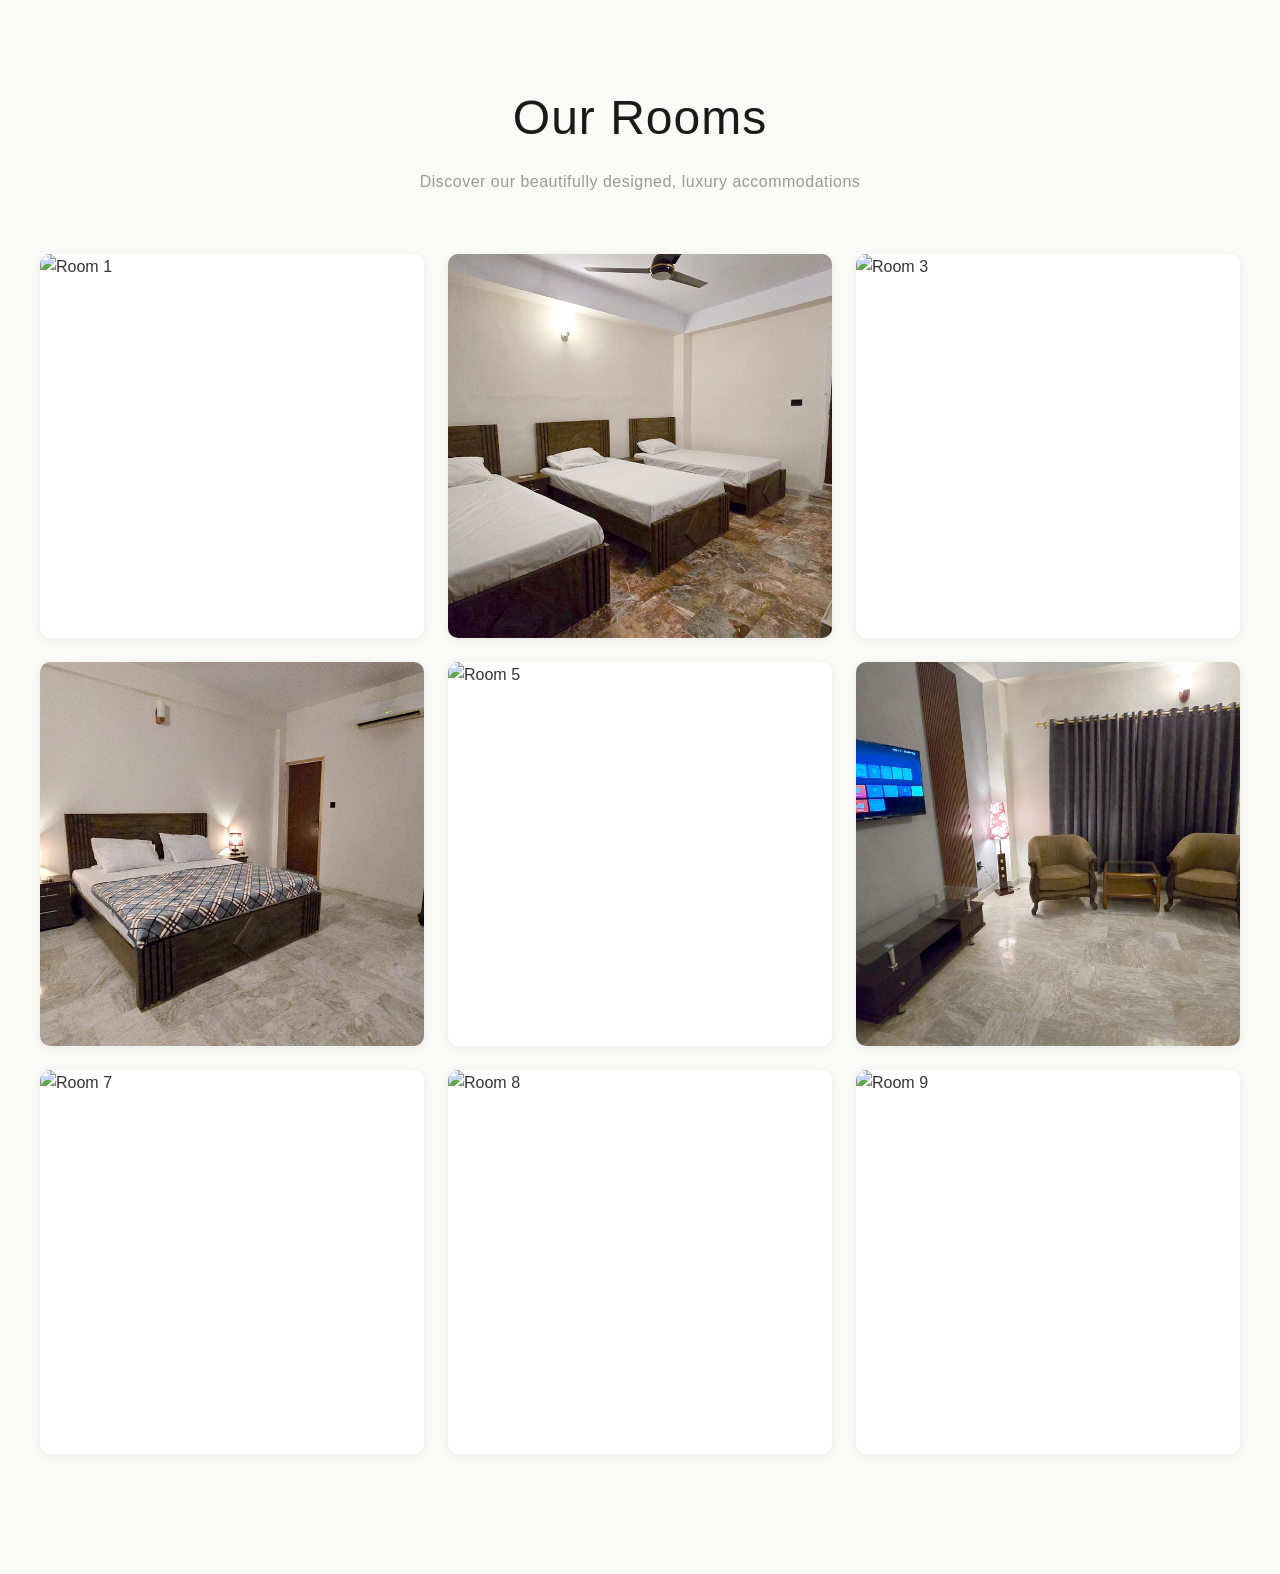
==== gallery.html @ 1c44a834 "Move gallery.html out of img folder to root" ====
<!DOCTYPE html>
<html lang="en">
<head>
    <meta charset="UTF-8">
    <meta name="viewport" content="width=device-width, initial-scale=1.0">
    <title>Our Rooms - StayOra Guesthouse</title>
    <style>
        * {
            margin: 0;
            padding: 0;
            box-sizing: border-box;
        }

        body {
            font-family: 'Segoe UI', 'Helvetica Neue', -apple-system, BlinkMacSystemFont, sans-serif;
            background-color: #fafaf9;
            color: #333;
            line-height: 1.6;
        }

        /* Gallery Section */
        .gallery-section {
            padding: 80px 40px;
            max-width: 1400px;
            margin: 0 auto;
        }

        .gallery-header {
            text-align: center;
            margin-bottom: 60px;
        }

        .gallery-header h1 {
            font-size: 48px;
            font-weight: 300;
            letter-spacing: 1px;
            color: #1a1a1a;
            margin-bottom: 12px;
        }

        .gallery-header p {
            font-size: 16px;
            color: #999;
            font-weight: 300;
            letter-spacing: 0.5px;
        }

        /* Gallery Grid */
        .gallery-grid {
            display: grid;
            grid-template-columns: repeat(3, 1fr);
            gap: 24px;
            margin-bottom: 40px;
        }

        .gallery-item {
            position: relative;
            overflow: hidden;
            aspect-ratio: 1;
            cursor: pointer;
            border-radius: 10px;
            background-color: #fff;
            box-shadow: 0 2px 8px rgba(0, 0, 0, 0.08);
            transition: all 0.3s ease;
        }

        .gallery-item:hover {
            box-shadow: 0 12px 28px rgba(0, 0, 0, 0.12);
            transform: translateY(-4px);
        }

        .gallery-item img {
            width: 100%;
            height: 100%;
            object-fit: cover;
            display: block;
            transition: transform 0.4s cubic-bezier(0.4, 0, 0.2, 1);
        }

        .gallery-item:hover img {
            transform: scale(1.08);
        }

        .gallery-overlay {
            position: absolute;
            top: 0;
            left: 0;
            right: 0;
            bottom: 0;
            background: rgba(0, 0, 0, 0.3);
            opacity: 0;
            transition: opacity 0.3s ease;
            display: flex;
            align-items: center;
            justify-content: center;
        }

        .gallery-item:hover .gallery-overlay {
            opacity: 1;
        }

        .zoom-icon {
            width: 48px;
            height: 48px;
            background-color: rgba(255, 255, 255, 0.95);
            border-radius: 50%;
            display: flex;
            align-items: center;
            justify-content: center;
            transform: scale(0.8);
            transition: transform 0.3s ease;
            box-shadow: 0 4px 12px rgba(0, 0, 0, 0.15);
        }

        .gallery-item:hover .zoom-icon {
            transform: scale(1);
        }

        .zoom-icon svg {
            width: 24px;
            height: 24px;
            stroke: #333;
            stroke-width: 2;
            fill: none;
        }

        /* Lightbox */
        .lightbox {
            display: none;
            position: fixed;
            top: 0;
            left: 0;
            width: 100%;
            height: 100%;
            background-color: rgba(0, 0, 0, 0.95);
            z-index: 1000;
            opacity: 0;
            transition: opacity 0.3s ease;
            overflow: hidden;
        }

        .lightbox.active {
            display: flex;
            align-items: center;
            justify-content: center;
            opacity: 1;
        }

        .lightbox-content {
            position: relative;
            max-width: 90vw;
            max-height: 90vh;
            animation: fadeIn 0.3s ease;
        }

        @keyframes fadeIn {
            from {
                opacity: 0;
                transform: scale(0.95);
            }
            to {
                opacity: 1;
                transform: scale(1);
            }
        }

        .lightbox-image {
            max-width: 100%;
            max-height: 100%;
            display: block;
            border-radius: 8px;
        }

        .lightbox-close {
            position: absolute;
            top: -50px;
            right: 0;
            width: 50px;
            height: 50px;
            background: none;
            border: none;
            cursor: pointer;
            color: #fff;
            font-size: 32px;
            display: flex;
            align-items: center;
            justify-content: center;
            transition: transform 0.2s ease;
        }

        .lightbox-close:hover {
            transform: scale(1.1);
        }

        .lightbox-nav {
            position: absolute;
            top: 50%;
            transform: translateY(-50%);
            background: none;
            border: none;
            color: #fff;
            font-size: 40px;
            cursor: pointer;
            padding: 20px;
            transition: all 0.2s ease;
            opacity: 0.6;
        }

        .lightbox-nav:hover {
            opacity: 1;
            transform: translateY(-50%) scale(1.1);
        }

        .lightbox-prev {
            left: 20px;
        }

        .lightbox-next {
            right: 20px;
        }

        .lightbox-counter {
            position: absolute;
            bottom: 30px;
            left: 50%;
            transform: translateX(-50%);
            color: #fff;
            font-size: 14px;
            background-color: rgba(0, 0, 0, 0.5);
            padding: 8px 16px;
            border-radius: 20px;
            font-weight: 300;
        }

        /* Responsive */
        @media (max-width: 1024px) {
            .gallery-grid {
                grid-template-columns: repeat(2, 1fr);
                gap: 20px;
            }

            .gallery-section {
                padding: 60px 30px;
            }

            .gallery-header h1 {
                font-size: 40px;
            }
        }

        @media (max-width: 640px) {
            .gallery-grid {
                grid-template-columns: 1fr;
                gap: 16px;
            }

            .gallery-section {
                padding: 40px 16px;
            }

            .gallery-header h1 {
                font-size: 32px;
                margin-bottom: 8px;
            }

            .gallery-header p {
                font-size: 14px;
            }

            .lightbox-nav {
                font-size: 28px;
                padding: 12px;
            }

            .lightbox-close {
                width: 40px;
                height: 40px;
                font-size: 24px;
            }
        }

        /* Loading state */
        .gallery-item.loading {
            background-color: #f0f0f0;
            animation: pulse 1.5s ease-in-out infinite;
        }

        @keyframes pulse {
            0%, 100% {
                opacity: 1;
            }
            50% {
                opacity: 0.7;
            }
        }
    </style>
</head>
<body>
    <!-- Gallery Section -->
    <section class="gallery-section">
        <div class="gallery-header">
            <h1>Our Rooms</h1>
            <p>Discover our beautifully designed, luxury accommodations</p>
        </div>

        <div class="gallery-grid" id="galleryGrid">
            <!-- Gallery items will be generated here -->
        </div>
    </section>

    <!-- Lightbox -->
    <div class="lightbox" id="lightbox">
        <div class="lightbox-content">
            <img class="lightbox-image" id="lightboxImage" src="" alt="Full size image">
            <button class="lightbox-close" id="lightboxClose" aria-label="Close lightbox">×</button>
            <button class="lightbox-nav lightbox-prev" id="lightboxPrev" aria-label="Previous image">❮</button>
            <button class="lightbox-nav lightbox-next" id="lightboxNext" aria-label="Next image">❯</button>
            <div class="lightbox-counter">
                <span id="currentImageNum">1</span> / <span id="totalImageNum">9</span>
            </div>
        </div>
    </div>

    <script>
        const ROOM_COUNT = 9;
        const IMAGE_BASE_PATH = './img/so-room-';
        const IMAGE_FORMAT = '.jpg';
        
        let currentImageIndex = 0;
        const lightbox = document.getElementById('lightbox');
        const lightboxImage = document.getElementById('lightboxImage');
        const lightboxClose = document.getElementById('lightboxClose');
        const lightboxPrev = document.getElementById('lightboxPrev');
        const lightboxNext = document.getElementById('lightboxNext');
        const galleryGrid = document.getElementById('galleryGrid');

        // Initialize gallery
        function initGallery() {
            const fragment = document.createDocumentFragment();
            
            for (let i = 1; i <= ROOM_COUNT; i++) {
                const paddedNum = String(i).padStart(2, '0');
                const item = document.createElement('div');
                item.className = 'gallery-item';
                item.dataset.index = i - 1;
                
                item.innerHTML = `
                    <img src="${IMAGE_BASE_PATH}${paddedNum}${IMAGE_FORMAT}" alt="Room ${i}" loading="lazy">
                    <div class="gallery-overlay">
                        <div class="zoom-icon">
                            <svg viewBox="0 0 24 24" xmlns="http://www.w3.org/2000/svg">
                                <circle cx="10" cy="10" r="6"></circle>
                                <path d="M14 14l4 4"></path>
                            </svg>
                        </div>
                    </div>
                `;
                
                item.addEventListener('click', () => openLightbox(i - 1));
                fragment.appendChild(item);
            }
            
            galleryGrid.appendChild(fragment);
            document.getElementById('totalImageNum').textContent = ROOM_COUNT;
        }

        // Open lightbox
        function openLightbox(index) {
            currentImageIndex = index;
            updateLightboxImage();
            lightbox.classList.add('active');
            document.body.style.overflow = 'hidden';
        }

        // Close lightbox
        function closeLightbox() {
            lightbox.classList.remove('active');
            document.body.style.overflow = 'auto';
        }

        // Update lightbox image
        function updateLightboxImage() {
            const paddedNum = String(currentImageIndex + 1).padStart(2, '0');
            lightboxImage.src = `${IMAGE_BASE_PATH}${paddedNum}${IMAGE_FORMAT}`;
            document.getElementById('currentImageNum').textContent = currentImageIndex + 1;
        }

        // Navigate images
        function nextImage() {
            currentImageIndex = (currentImageIndex + 1) % ROOM_COUNT;
            updateLightboxImage();
        }

        function prevImage() {
            currentImageIndex = (currentImageIndex - 1 + ROOM_COUNT) % ROOM_COUNT;
            updateLightboxImage();
        }

        // Event listeners
        lightboxClose.addEventListener('click', closeLightbox);
        lightboxNext.addEventListener('click', nextImage);
        lightboxPrev.addEventListener('click', prevImage);

        // Close on background click
        lightbox.addEventListener('click', (e) => {
            if (e.target === lightbox) closeLightbox();
        });

        // Keyboard navigation
        document.addEventListener('keydown', (e) => {
            if (!lightbox.classList.contains('active')) return;
            if (e.key === 'Escape') closeLightbox();
            if (e.key === 'ArrowRight') nextImage();
            if (e.key === 'ArrowLeft') prevImage();
        });

        // Initialize on page load
        document.addEventListener('DOMContentLoaded', initGallery);
    </script>
</body>
</html>
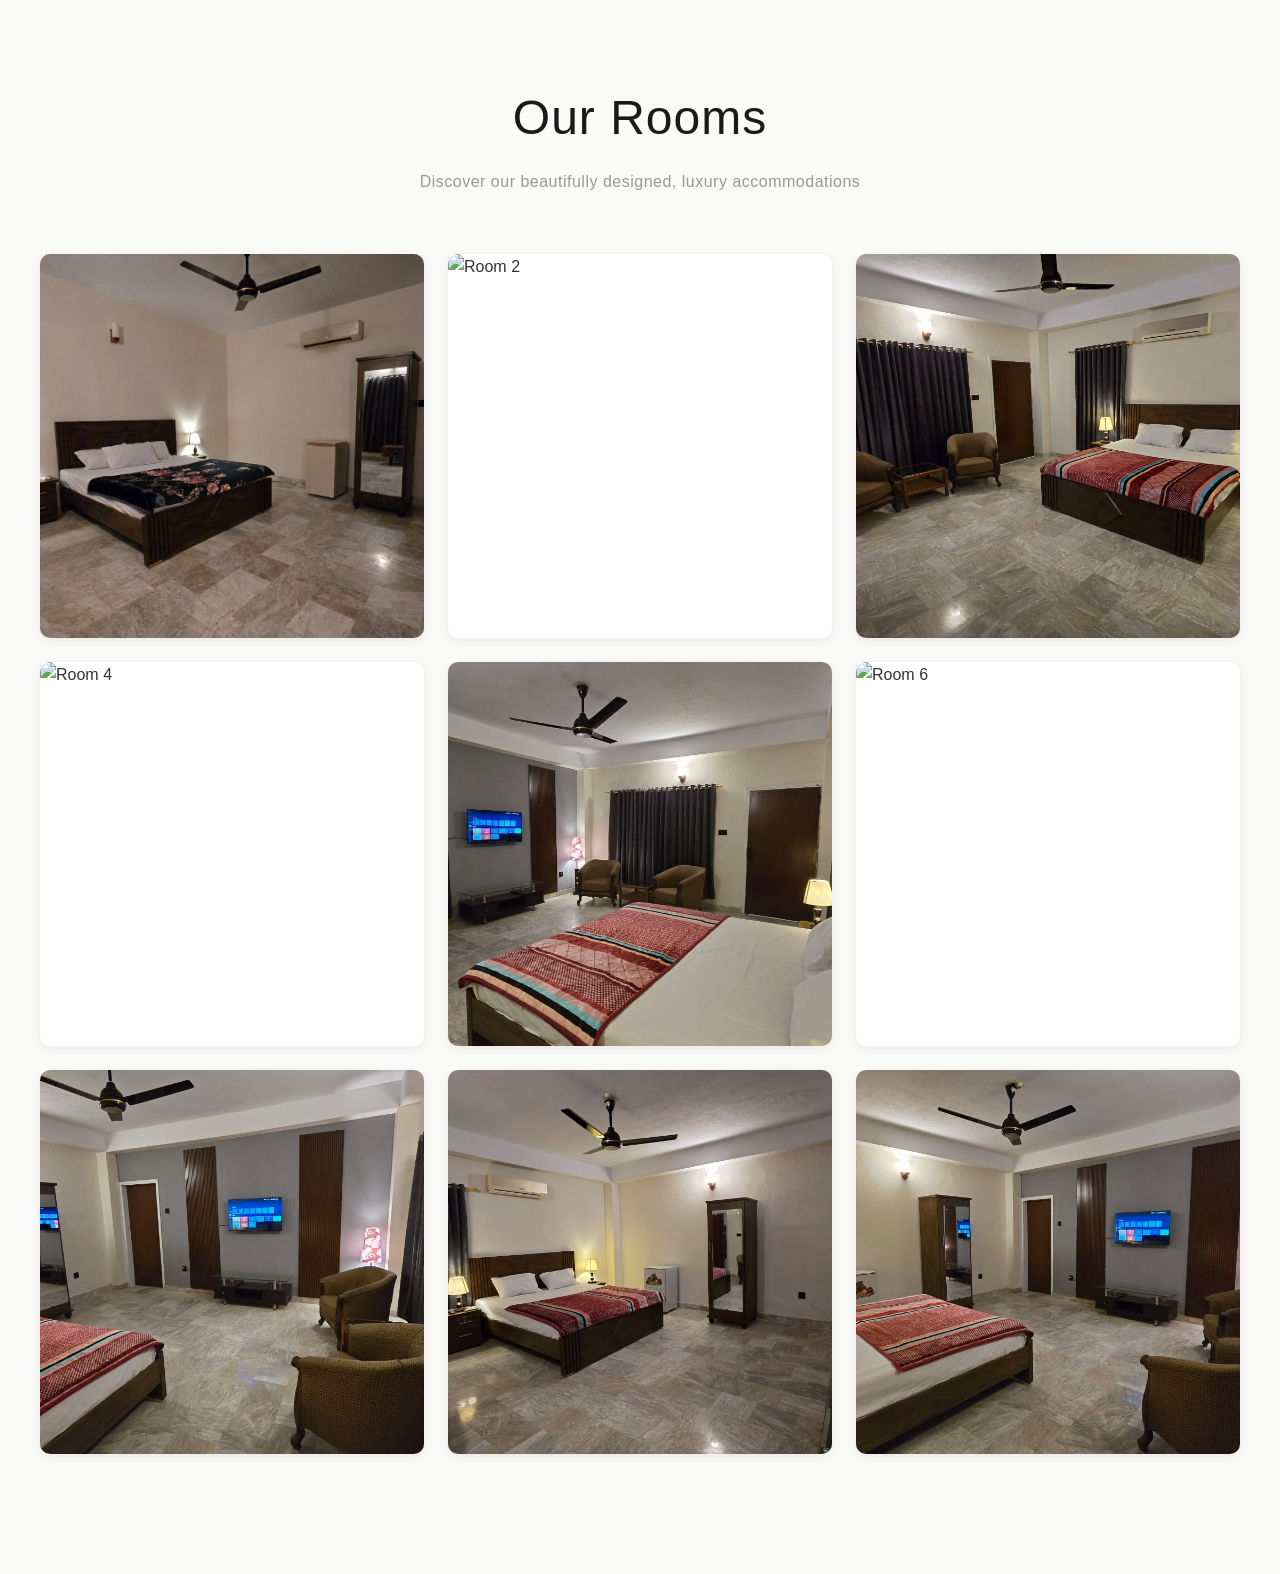
==== commit 48499f17: "Update image file extension from .jpg to .jpeg" ====
--- a/gallery.html
+++ b/gallery.html
@@ -324,7 +324,7 @@
     <script>
         const ROOM_COUNT = 9;
         const IMAGE_BASE_PATH = './img/so-room-';
-        const IMAGE_FORMAT = '.jpg';
+        const IMAGE_FORMAT = '.jpeg';
         
         let currentImageIndex = 0;
         const lightbox = document.getElementById('lightbox');
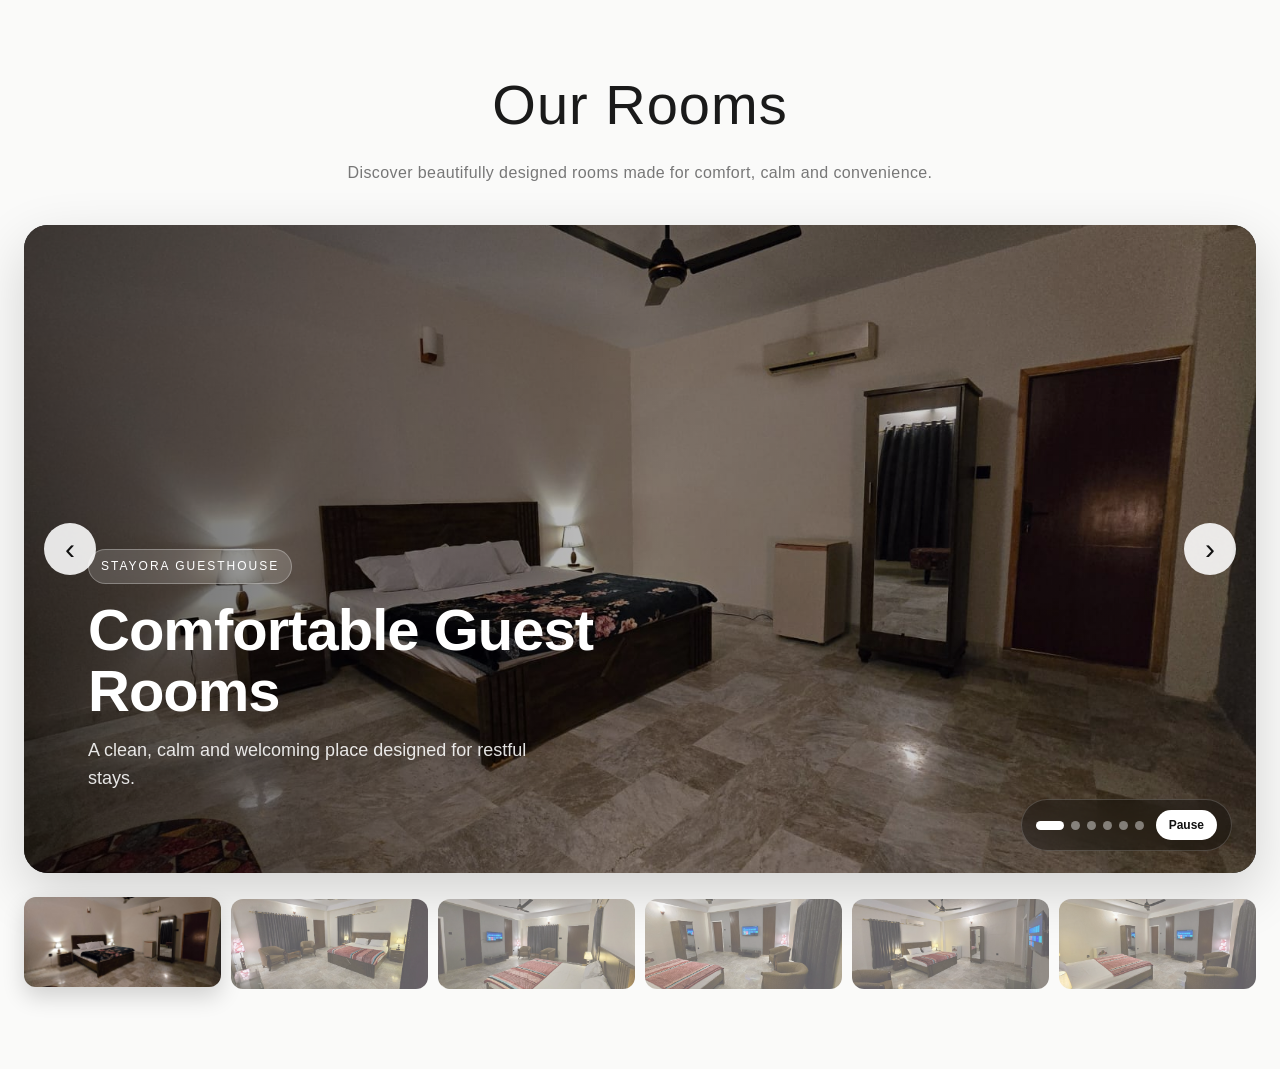
==== commit d19d0d4d: "Update gallery.html Signed-off-by: stayoraguesthouse-code <stayoraguesthouse@gmail.com>" ====
--- a/gallery.html
+++ b/gallery.html
@@ -4,6 +4,7 @@
     <meta charset="UTF-8">
     <meta name="viewport" content="width=device-width, initial-scale=1.0">
     <title>Our Rooms - StayOra Guesthouse</title>
+
     <style>
         * {
             margin: 0;
@@ -13,409 +14,493 @@
 
         body {
             font-family: 'Segoe UI', 'Helvetica Neue', -apple-system, BlinkMacSystemFont, sans-serif;
-            background-color: #fafaf9;
-            color: #333;
+            background: #fafaf9;
+            color: #222;
             line-height: 1.6;
         }
 
-        /* Gallery Section */
         .gallery-section {
-            padding: 80px 40px;
+            padding: 60px 24px 80px;
             max-width: 1400px;
             margin: 0 auto;
         }
 
         .gallery-header {
             text-align: center;
-            margin-bottom: 60px;
+            margin-bottom: 40px;
         }
 
         .gallery-header h1 {
-            font-size: 48px;
+            font-size: clamp(34px, 5vw, 56px);
             font-weight: 300;
             letter-spacing: 1px;
             color: #1a1a1a;
-            margin-bottom: 12px;
+            margin-bottom: 10px;
         }
 
         .gallery-header p {
             font-size: 16px;
-            color: #999;
+            color: #777;
             font-weight: 300;
-            letter-spacing: 0.5px;
-        }
-
-        /* Gallery Grid */
-        .gallery-grid {
-            display: grid;
-            grid-template-columns: repeat(3, 1fr);
-            gap: 24px;
-            margin-bottom: 40px;
-        }
-
-        .gallery-item {
+            letter-spacing: 0.4px;
+        }
+
+        .hero-slider {
             position: relative;
+            width: 100%;
+            height: min(72vh, 680px);
+            min-height: 420px;
+            border-radius: 24px;
             overflow: hidden;
-            aspect-ratio: 1;
-            cursor: pointer;
-            border-radius: 10px;
-            background-color: #fff;
-            box-shadow: 0 2px 8px rgba(0, 0, 0, 0.08);
-            transition: all 0.3s ease;
-        }
-
-        .gallery-item:hover {
-            box-shadow: 0 12px 28px rgba(0, 0, 0, 0.12);
-            transform: translateY(-4px);
-        }
-
-        .gallery-item img {
+            background: #111;
+            box-shadow: 0 20px 55px rgba(0, 0, 0, 0.16);
+            margin-bottom: 26px;
+        }
+
+        .slide {
+            position: absolute;
+            inset: 0;
+            opacity: 0;
+            transform: scale(1.04);
+            transition: opacity 0.8s ease, transform 1.2s ease;
+        }
+
+        .slide.active {
+            opacity: 1;
+            transform: scale(1);
+            z-index: 2;
+        }
+
+        .slide img {
             width: 100%;
             height: 100%;
             object-fit: cover;
             display: block;
-            transition: transform 0.4s cubic-bezier(0.4, 0, 0.2, 1);
-        }
-
-        .gallery-item:hover img {
-            transform: scale(1.08);
-        }
-
-        .gallery-overlay {
+        }
+
+        .slide::after {
+            content: "";
             position: absolute;
-            top: 0;
-            left: 0;
-            right: 0;
-            bottom: 0;
-            background: rgba(0, 0, 0, 0.3);
-            opacity: 0;
-            transition: opacity 0.3s ease;
+            inset: 0;
+            background: linear-gradient(
+                90deg,
+                rgba(0,0,0,0.62) 0%,
+                rgba(0,0,0,0.25) 48%,
+                rgba(0,0,0,0.12) 100%
+            );
+        }
+
+        .slide-caption {
+            position: absolute;
+            left: clamp(24px, 5vw, 70px);
+            bottom: clamp(35px, 7vw, 80px);
+            z-index: 4;
+            max-width: 560px;
+            color: #fff;
+        }
+
+        .slide-caption .eyebrow {
+            display: inline-block;
+            font-size: 12px;
+            text-transform: uppercase;
+            letter-spacing: 2px;
+            background: rgba(255,255,255,0.16);
+            border: 1px solid rgba(255,255,255,0.28);
+            padding: 7px 12px;
+            border-radius: 999px;
+            margin-bottom: 16px;
+            backdrop-filter: blur(8px);
+        }
+
+        .slide-caption h2 {
+            font-size: clamp(32px, 5vw, 58px);
+            line-height: 1.05;
+            font-weight: 600;
+            margin-bottom: 14px;
+            letter-spacing: -1px;
+        }
+
+        .slide-caption p {
+            font-size: clamp(15px, 2vw, 18px);
+            color: rgba(255,255,255,0.88);
+            max-width: 460px;
+        }
+
+        .slider-nav {
+            position: absolute;
+            z-index: 6;
+            top: 50%;
+            transform: translateY(-50%);
+            width: 52px;
+            height: 52px;
+            border: none;
+            border-radius: 50%;
+            background: rgba(255,255,255,0.88);
+            color: #111;
+            font-size: 30px;
+            cursor: pointer;
             display: flex;
             align-items: center;
             justify-content: center;
-        }
-
-        .gallery-item:hover .gallery-overlay {
-            opacity: 1;
-        }
-
-        .zoom-icon {
-            width: 48px;
-            height: 48px;
-            background-color: rgba(255, 255, 255, 0.95);
-            border-radius: 50%;
+            transition: transform 0.2s ease, background 0.2s ease;
+        }
+
+        .slider-nav:hover {
+            background: #fff;
+            transform: translateY(-50%) scale(1.06);
+        }
+
+        .slider-prev {
+            left: 20px;
+        }
+
+        .slider-next {
+            right: 20px;
+        }
+
+        .slider-controls {
+            position: absolute;
+            right: 24px;
+            bottom: 22px;
+            z-index: 8;
             display: flex;
             align-items: center;
-            justify-content: center;
-            transform: scale(0.8);
-            transition: transform 0.3s ease;
-            box-shadow: 0 4px 12px rgba(0, 0, 0, 0.15);
-        }
-
-        .gallery-item:hover .zoom-icon {
-            transform: scale(1);
-        }
-
-        .zoom-icon svg {
-            width: 24px;
-            height: 24px;
-            stroke: #333;
-            stroke-width: 2;
-            fill: none;
-        }
-
-        /* Lightbox */
-        .lightbox {
-            display: none;
-            position: fixed;
-            top: 0;
-            left: 0;
+            gap: 12px;
+            background: rgba(0,0,0,0.34);
+            border: 1px solid rgba(255,255,255,0.18);
+            backdrop-filter: blur(12px);
+            padding: 10px 14px;
+            border-radius: 999px;
+        }
+
+        .dots {
+            display: flex;
+            gap: 7px;
+            align-items: center;
+        }
+
+        .dot {
+            width: 9px;
+            height: 9px;
+            border-radius: 50%;
+            border: none;
+            background: rgba(255,255,255,0.42);
+            cursor: pointer;
+            transition: width 0.25s ease, background 0.25s ease;
+        }
+
+        .dot.active {
+            width: 28px;
+            border-radius: 99px;
+            background: #fff;
+        }
+
+        .play-toggle {
+            border: none;
+            background: #fff;
+            color: #111;
+            padding: 8px 13px;
+            border-radius: 999px;
+            font-size: 12px;
+            font-weight: 700;
+            cursor: pointer;
+        }
+
+        .thumb-strip {
+            display: grid;
+            grid-template-columns: repeat(6, 1fr);
+            gap: 10px;
+            margin-top: 24px;
+        }
+
+        .thumb {
+            height: 90px;
+            border: none;
+            border-radius: 12px;
+            overflow: hidden;
+            cursor: pointer;
+            opacity: 0.62;
+            background: #ddd;
+            transition: opacity 0.25s ease, transform 0.25s ease, box-shadow 0.25s ease;
+        }
+
+        .thumb.active,
+        .thumb:hover {
+            opacity: 1;
+            transform: translateY(-2px);
+            box-shadow: 0 10px 22px rgba(0,0,0,0.16);
+        }
+
+        .thumb img {
             width: 100%;
             height: 100%;
-            background-color: rgba(0, 0, 0, 0.95);
-            z-index: 1000;
-            opacity: 0;
-            transition: opacity 0.3s ease;
-            overflow: hidden;
-        }
-
-        .lightbox.active {
-            display: flex;
-            align-items: center;
-            justify-content: center;
-            opacity: 1;
-        }
-
-        .lightbox-content {
-            position: relative;
-            max-width: 90vw;
-            max-height: 90vh;
-            animation: fadeIn 0.3s ease;
-        }
-
-        @keyframes fadeIn {
-            from {
-                opacity: 0;
-                transform: scale(0.95);
-            }
-            to {
-                opacity: 1;
-                transform: scale(1);
-            }
-        }
-
-        .lightbox-image {
-            max-width: 100%;
-            max-height: 100%;
+            object-fit: cover;
             display: block;
-            border-radius: 8px;
-        }
-
-        .lightbox-close {
-            position: absolute;
-            top: -50px;
-            right: 0;
-            width: 50px;
-            height: 50px;
-            background: none;
-            border: none;
-            cursor: pointer;
-            color: #fff;
-            font-size: 32px;
-            display: flex;
-            align-items: center;
-            justify-content: center;
-            transition: transform 0.2s ease;
-        }
-
-        .lightbox-close:hover {
-            transform: scale(1.1);
-        }
-
-        .lightbox-nav {
-            position: absolute;
-            top: 50%;
-            transform: translateY(-50%);
-            background: none;
-            border: none;
-            color: #fff;
-            font-size: 40px;
-            cursor: pointer;
-            padding: 20px;
-            transition: all 0.2s ease;
-            opacity: 0.6;
-        }
-
-        .lightbox-nav:hover {
-            opacity: 1;
-            transform: translateY(-50%) scale(1.1);
-        }
-
-        .lightbox-prev {
-            left: 20px;
-        }
-
-        .lightbox-next {
-            right: 20px;
-        }
-
-        .lightbox-counter {
-            position: absolute;
-            bottom: 30px;
-            left: 50%;
-            transform: translateX(-50%);
-            color: #fff;
-            font-size: 14px;
-            background-color: rgba(0, 0, 0, 0.5);
-            padding: 8px 16px;
-            border-radius: 20px;
-            font-weight: 300;
-        }
-
-        /* Responsive */
+        }
+
         @media (max-width: 1024px) {
-            .gallery-grid {
+            .hero-slider {
+                height: 58vh;
+            }
+
+            .thumb-strip {
+                grid-template-columns: repeat(3, 1fr);
+            }
+        }
+
+        @media (max-width: 640px) {
+            .gallery-section {
+                padding: 36px 14px 60px;
+            }
+
+            .gallery-header {
+                margin-bottom: 28px;
+            }
+
+            .hero-slider {
+                height: 68vh;
+                min-height: 500px;
+                border-radius: 18px;
+            }
+
+            .slide::after {
+                background: linear-gradient(
+                    180deg,
+                    rgba(0,0,0,0.12) 0%,
+                    rgba(0,0,0,0.42) 48%,
+                    rgba(0,0,0,0.78) 100%
+                );
+            }
+
+            .slide-caption {
+                left: 20px;
+                right: 20px;
+                bottom: 88px;
+            }
+
+            .slider-nav {
+                width: 42px;
+                height: 42px;
+                font-size: 24px;
+            }
+
+            .slider-prev {
+                left: 12px;
+            }
+
+            .slider-next {
+                right: 12px;
+            }
+
+            .slider-controls {
+                left: 16px;
+                right: 16px;
+                bottom: 18px;
+                justify-content: space-between;
+            }
+
+            .thumb-strip {
                 grid-template-columns: repeat(2, 1fr);
-                gap: 20px;
-            }
-
-            .gallery-section {
-                padding: 60px 30px;
-            }
-
-            .gallery-header h1 {
-                font-size: 40px;
-            }
-        }
-
-        @media (max-width: 640px) {
-            .gallery-grid {
-                grid-template-columns: 1fr;
-                gap: 16px;
-            }
-
-            .gallery-section {
-                padding: 40px 16px;
-            }
-
-            .gallery-header h1 {
-                font-size: 32px;
-                margin-bottom: 8px;
-            }
-
-            .gallery-header p {
-                font-size: 14px;
-            }
-
-            .lightbox-nav {
-                font-size: 28px;
-                padding: 12px;
-            }
-
-            .lightbox-close {
-                width: 40px;
-                height: 40px;
-                font-size: 24px;
-            }
-        }
-
-        /* Loading state */
-        .gallery-item.loading {
-            background-color: #f0f0f0;
-            animation: pulse 1.5s ease-in-out infinite;
-        }
-
-        @keyframes pulse {
-            0%, 100% {
-                opacity: 1;
-            }
-            50% {
-                opacity: 0.7;
+                gap: 8px;
+            }
+
+            .thumb {
+                height: 78px;
             }
         }
     </style>
 </head>
+
 <body>
-    <!-- Gallery Section -->
     <section class="gallery-section">
         <div class="gallery-header">
             <h1>Our Rooms</h1>
-            <p>Discover our beautifully designed, luxury accommodations</p>
+            <p>Discover beautifully designed rooms made for comfort, calm and convenience.</p>
         </div>
 
-        <div class="gallery-grid" id="galleryGrid">
-            <!-- Gallery items will be generated here -->
-        </div>
-    </section>
-
-    <!-- Lightbox -->
-    <div class="lightbox" id="lightbox">
-        <div class="lightbox-content">
-            <img class="lightbox-image" id="lightboxImage" src="" alt="Full size image">
-            <button class="lightbox-close" id="lightboxClose" aria-label="Close lightbox">×</button>
-            <button class="lightbox-nav lightbox-prev" id="lightboxPrev" aria-label="Previous image">❮</button>
-            <button class="lightbox-nav lightbox-next" id="lightboxNext" aria-label="Next image">❯</button>
-            <div class="lightbox-counter">
-                <span id="currentImageNum">1</span> / <span id="totalImageNum">9</span>
+        <div class="hero-slider" id="heroSlider">
+            <button class="slider-nav slider-prev" id="sliderPrev" aria-label="Previous slide">‹</button>
+            <button class="slider-nav slider-next" id="sliderNext" aria-label="Next slide">›</button>
+
+            <div class="slider-controls">
+                <div class="dots" id="sliderDots"></div>
+                <button class="play-toggle" id="playToggle">Pause</button>
             </div>
         </div>
-    </div>
+
+        <div class="thumb-strip" id="thumbStrip"></div>
+    </section>
 
     <script>
-        const ROOM_COUNT = 9;
         const IMAGE_BASE_PATH = './img/so-room-';
         const IMAGE_FORMAT = '.jpeg';
-        
-        let currentImageIndex = 0;
-        const lightbox = document.getElementById('lightbox');
-        const lightboxImage = document.getElementById('lightboxImage');
-        const lightboxClose = document.getElementById('lightboxClose');
-        const lightboxPrev = document.getElementById('lightboxPrev');
-        const lightboxNext = document.getElementById('lightboxNext');
-        const galleryGrid = document.getElementById('galleryGrid');
-
-        // Initialize gallery
-        function initGallery() {
-            const fragment = document.createDocumentFragment();
-            
-            for (let i = 1; i <= ROOM_COUNT; i++) {
-                const paddedNum = String(i).padStart(2, '0');
-                const item = document.createElement('div');
-                item.className = 'gallery-item';
-                item.dataset.index = i - 1;
-                
-                item.innerHTML = `
-                    <img src="${IMAGE_BASE_PATH}${paddedNum}${IMAGE_FORMAT}" alt="Room ${i}" loading="lazy">
-                    <div class="gallery-overlay">
-                        <div class="zoom-icon">
-                            <svg viewBox="0 0 24 24" xmlns="http://www.w3.org/2000/svg">
-                                <circle cx="10" cy="10" r="6"></circle>
-                                <path d="M14 14l4 4"></path>
-                            </svg>
-                        </div>
+
+        const imageNumbers = [1, 3, 5, 7, 8, 9];
+        const ROOM_COUNT = imageNumbers.length;
+
+        const roomCaptions = [
+            {
+                title: 'Comfortable Guest Rooms',
+                text: 'A clean, calm and welcoming place designed for restful stays.'
+            },
+            {
+                title: 'Relaxed Stay Experience',
+                text: 'A practical guesthouse setup for families, travelers and business guests.'
+            },
+            {
+                title: 'Simple Luxury',
+                text: 'Elegant spaces without unnecessary clutter. Good hospitality is still king.'
+            },
+            {
+                title: 'Warm Guesthouse Feel',
+                text: 'A homely setting with the polish of a professional stay.'
+            },
+            {
+                title: 'Clean and Cozy Rooms',
+                text: 'Fresh, organized and ready for a comfortable night.'
+            },
+            {
+                title: 'Your StayOra Experience',
+                text: 'A better stay begins with a room that feels right.'
+            }
+        ];
+
+        let currentSlideIndex = 0;
+        let autoPlay = true;
+        let sliderTimer = null;
+
+        const heroSlider = document.getElementById('heroSlider');
+        const sliderDots = document.getElementById('sliderDots');
+        const thumbStrip = document.getElementById('thumbStrip');
+        const playToggle = document.getElementById('playToggle');
+
+        function imagePath(index) {
+            const paddedNum = String(imageNumbers[index]).padStart(2, '0');
+            return `${IMAGE_BASE_PATH}${paddedNum}${IMAGE_FORMAT}`;
+        }
+
+        function initSlider() {
+            for (let i = 0; i < ROOM_COUNT; i++) {
+                const slide = document.createElement('div');
+                slide.className = `slide ${i === 0 ? 'active' : ''}`;
+
+                slide.innerHTML = `
+                    <img src="${imagePath(i)}" alt="StayOra Room ${i + 1}">
+                    <div class="slide-caption">
+                        <span class="eyebrow">StayOra Guesthouse</span>
+                        <h2>${roomCaptions[i].title}</h2>
+                        <p>${roomCaptions[i].text}</p>
                     </div>
                 `;
-                
-                item.addEventListener('click', () => openLightbox(i - 1));
-                fragment.appendChild(item);
-            }
-            
-            galleryGrid.appendChild(fragment);
-            document.getElementById('totalImageNum').textContent = ROOM_COUNT;
-        }
-
-        // Open lightbox
-        function openLightbox(index) {
-            currentImageIndex = index;
-            updateLightboxImage();
-            lightbox.classList.add('active');
-            document.body.style.overflow = 'hidden';
-        }
-
-        // Close lightbox
-        function closeLightbox() {
-            lightbox.classList.remove('active');
-            document.body.style.overflow = 'auto';
-        }
-
-        // Update lightbox image
-        function updateLightboxImage() {
-            const paddedNum = String(currentImageIndex + 1).padStart(2, '0');
-            lightboxImage.src = `${IMAGE_BASE_PATH}${paddedNum}${IMAGE_FORMAT}`;
-            document.getElementById('currentImageNum').textContent = currentImageIndex + 1;
-        }
-
-        // Navigate images
-        function nextImage() {
-            currentImageIndex = (currentImageIndex + 1) % ROOM_COUNT;
-            updateLightboxImage();
-        }
-
-        function prevImage() {
-            currentImageIndex = (currentImageIndex - 1 + ROOM_COUNT) % ROOM_COUNT;
-            updateLightboxImage();
-        }
-
-        // Event listeners
-        lightboxClose.addEventListener('click', closeLightbox);
-        lightboxNext.addEventListener('click', nextImage);
-        lightboxPrev.addEventListener('click', prevImage);
-
-        // Close on background click
-        lightbox.addEventListener('click', (e) => {
-            if (e.target === lightbox) closeLightbox();
+
+                heroSlider.appendChild(slide);
+
+                const dot = document.createElement('button');
+                dot.className = `dot ${i === 0 ? 'active' : ''}`;
+                dot.setAttribute('aria-label', `Go to slide ${i + 1}`);
+                dot.addEventListener('click', () => goToSlide(i));
+                sliderDots.appendChild(dot);
+
+                const thumb = document.createElement('button');
+                thumb.className = `thumb ${i === 0 ? 'active' : ''}`;
+                thumb.setAttribute('aria-label', `Open slide ${i + 1}`);
+                thumb.innerHTML = `<img src="${imagePath(i)}" alt="StayOra room thumbnail ${i + 1}">`;
+                thumb.addEventListener('click', () => goToSlide(i));
+                thumbStrip.appendChild(thumb);
+            }
+
+            startAutoPlay();
+        }
+
+        function updateSlider() {
+            const slides = document.querySelectorAll('.slide');
+            const dots = document.querySelectorAll('.dot');
+            const thumbs = document.querySelectorAll('.thumb');
+
+            slides.forEach((slide, index) => {
+                slide.classList.toggle('active', index === currentSlideIndex);
+            });
+
+            dots.forEach((dot, index) => {
+                dot.classList.toggle('active', index === currentSlideIndex);
+            });
+
+            thumbs.forEach((thumb, index) => {
+                thumb.classList.toggle('active', index === currentSlideIndex);
+            });
+        }
+
+        function goToSlide(index) {
+            currentSlideIndex = index;
+            updateSlider();
+            restartAutoPlay();
+        }
+
+        function nextSlide() {
+            currentSlideIndex = (currentSlideIndex + 1) % ROOM_COUNT;
+            updateSlider();
+        }
+
+        function prevSlide() {
+            currentSlideIndex = (currentSlideIndex - 1 + ROOM_COUNT) % ROOM_COUNT;
+            updateSlider();
+        }
+
+        function startAutoPlay() {
+            stopAutoPlay();
+
+            if (autoPlay) {
+                sliderTimer = setInterval(nextSlide, 4000);
+            }
+        }
+
+        function stopAutoPlay() {
+            if (sliderTimer) {
+                clearInterval(sliderTimer);
+                sliderTimer = null;
+            }
+        }
+
+        function restartAutoPlay() {
+            if (autoPlay) {
+                startAutoPlay();
+            }
+        }
+
+        document.getElementById('sliderNext').addEventListener('click', () => {
+            nextSlide();
+            restartAutoPlay();
         });
 
-        // Keyboard navigation
-        document.addEventListener('keydown', (e) => {
-            if (!lightbox.classList.contains('active')) return;
-            if (e.key === 'Escape') closeLightbox();
-            if (e.key === 'ArrowRight') nextImage();
-            if (e.key === 'ArrowLeft') prevImage();
+        document.getElementById('sliderPrev').addEventListener('click', () => {
+            prevSlide();
+            restartAutoPlay();
         });
 
-        // Initialize on page load
-        document.addEventListener('DOMContentLoaded', initGallery);
+        playToggle.addEventListener('click', () => {
+            autoPlay = !autoPlay;
+            playToggle.textContent = autoPlay ? 'Pause' : 'Play';
+
+            if (autoPlay) {
+                startAutoPlay();
+            } else {
+                stopAutoPlay();
+            }
+        });
+
+        document.addEventListener('keydown', (event) => {
+            if (event.key === 'ArrowRight') {
+                nextSlide();
+                restartAutoPlay();
+            }
+
+            if (event.key === 'ArrowLeft') {
+                prevSlide();
+                restartAutoPlay();
+            }
+        });
+
+        document.addEventListener('DOMContentLoaded', initSlider);
     </script>
 </body>
-</html>+</html>
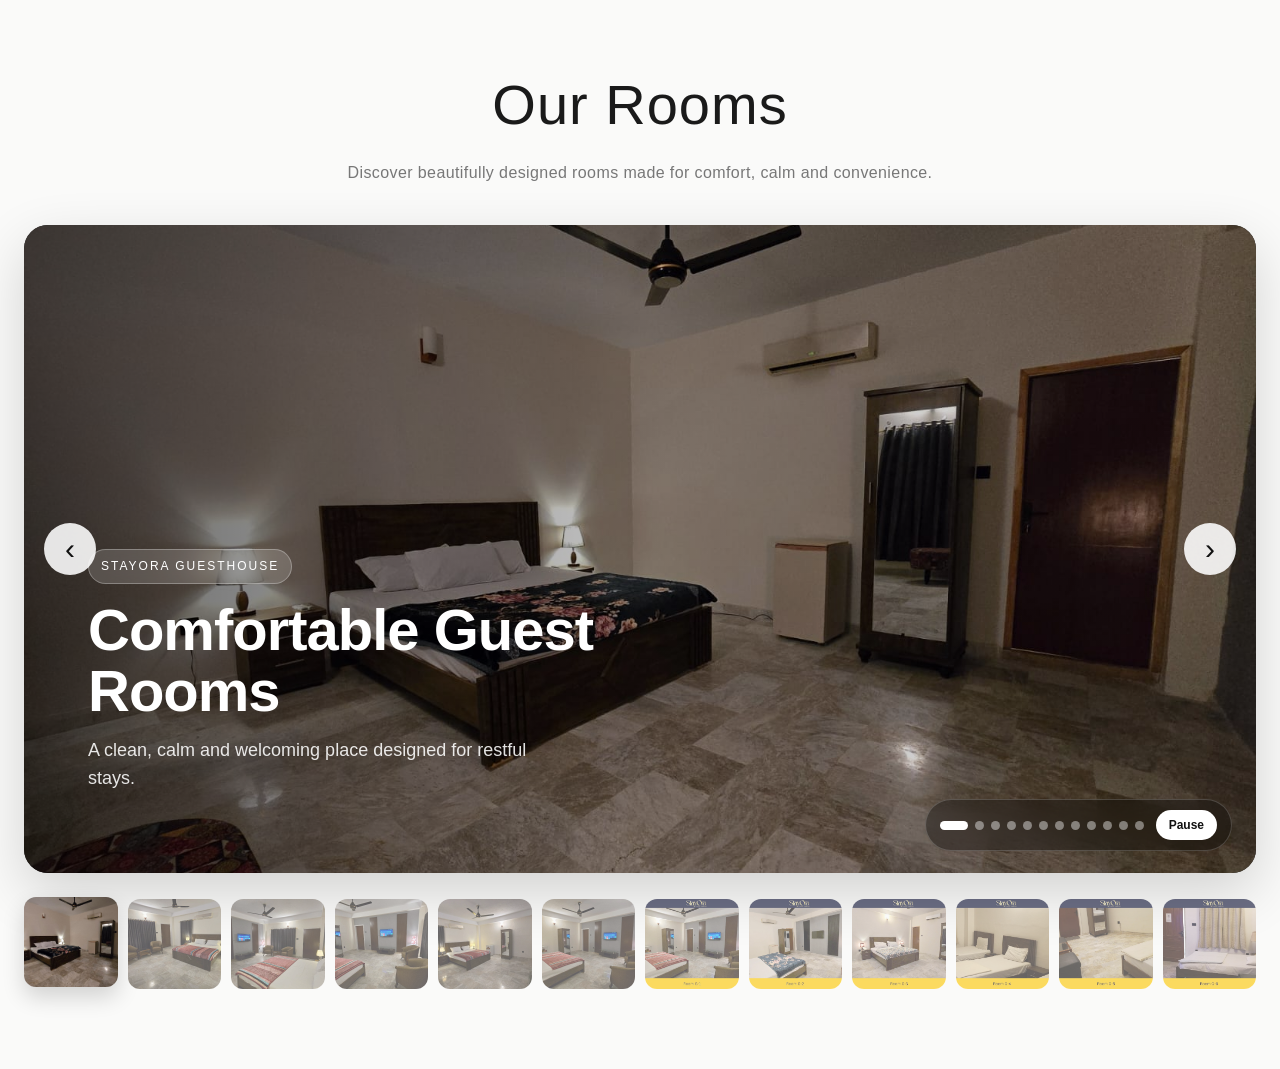
==== commit 3318b7d6: "Update gallery to include 6 new room photos" ====
--- a/gallery.html
+++ b/gallery.html
@@ -208,7 +208,7 @@
 
         .thumb-strip {
             display: grid;
-            grid-template-columns: repeat(6, 1fr);
+            grid-template-columns: repeat(12, 1fr);
             gap: 10px;
             margin-top: 24px;
         }
@@ -244,7 +244,7 @@
             }
 
             .thumb-strip {
-                grid-template-columns: repeat(3, 1fr);
+                grid-template-columns: repeat(6, 1fr);
             }
         }
 
@@ -300,7 +300,7 @@
             }
 
             .thumb-strip {
-                grid-template-columns: repeat(2, 1fr);
+                grid-template-columns: repeat(3, 1fr);
                 gap: 8px;
             }
 
@@ -334,9 +334,20 @@
     <script>
         const IMAGE_BASE_PATH = './img/so-room-';
         const IMAGE_FORMAT = '.jpeg';
-
+        const NEW_ROOM_BASE_PATH = './img/StayOra-Room_G';
+        const NEW_ROOM_FORMAT = '.jpg';
+
+        // Original room images
         const imageNumbers = [1, 3, 5, 7, 8, 9];
-        const ROOM_COUNT = imageNumbers.length;
+        // New room images (G1-G6)
+        const newRoomNumbers = [1, 2, 3, 4, 5, 6];
+        
+        // Combine all images: original 6 + new 6
+        const allImages = [
+            ...imageNumbers.map(num => ({ path: `${IMAGE_BASE_PATH}${String(num).padStart(2, '0')}${IMAGE_FORMAT}`, type: 'original' })),
+            ...newRoomNumbers.map(num => ({ path: `${NEW_ROOM_BASE_PATH}${num}${NEW_ROOM_FORMAT}`, type: 'new' }))
+        ];
+        const ROOM_COUNT = allImages.length;
 
         const roomCaptions = [
             {
@@ -362,6 +373,30 @@
             {
                 title: 'Your StayOra Experience',
                 text: 'A better stay begins with a room that feels right.'
+            },
+            {
+                title: 'Room G-1',
+                text: 'Spacious and elegantly designed for ultimate comfort.'
+            },
+            {
+                title: 'Room G-2',
+                text: 'Modern amenities with a touch of warmth and hospitality.'
+            },
+            {
+                title: 'Room G-3',
+                text: 'Perfect for families seeking a homey atmosphere.'
+            },
+            {
+                title: 'Room G-4',
+                text: 'Serene and peaceful, ideal for a restful getaway.'
+            },
+            {
+                title: 'Room G-5',
+                text: 'Thoughtfully appointed with all the comforts of home.'
+            },
+            {
+                title: 'Room G-6',
+                text: 'Experience luxury and convenience in perfect harmony.'
             }
         ];
 
@@ -375,8 +410,7 @@
         const playToggle = document.getElementById('playToggle');
 
         function imagePath(index) {
-            const paddedNum = String(imageNumbers[index]).padStart(2, '0');
-            return `${IMAGE_BASE_PATH}${paddedNum}${IMAGE_FORMAT}`;
+            return allImages[index].path;
         }
 
         function initSlider() {
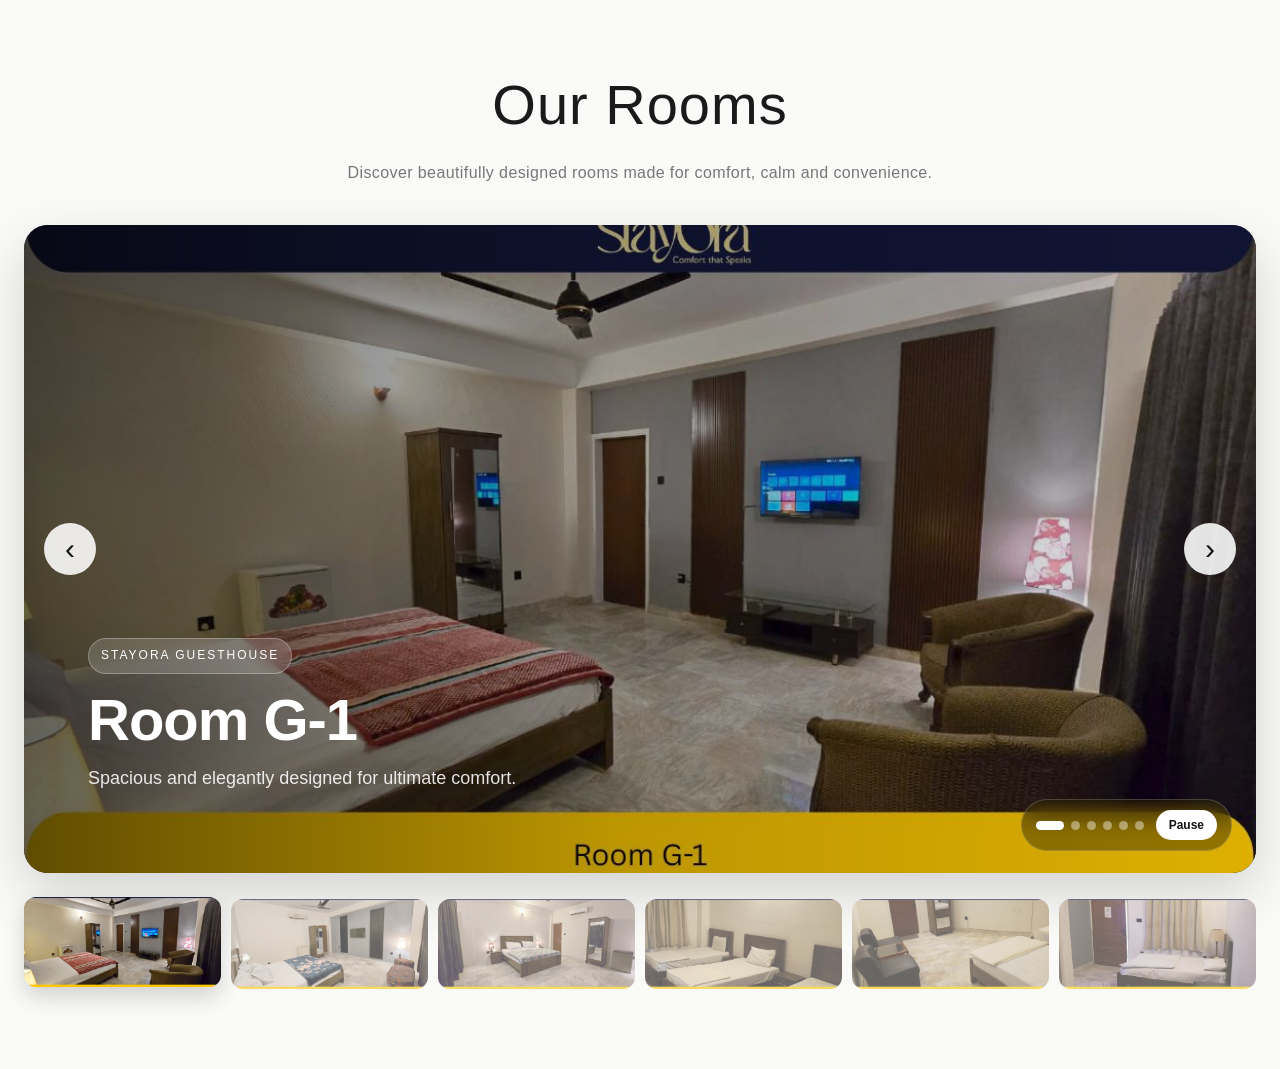
==== commit df86be18: "Remove old gallery images and fit new 6 images (G1-G6) in layout" ====
--- a/gallery.html
+++ b/gallery.html
@@ -208,7 +208,7 @@
 
         .thumb-strip {
             display: grid;
-            grid-template-columns: repeat(12, 1fr);
+            grid-template-columns: repeat(6, 1fr);
             gap: 10px;
             margin-top: 24px;
         }
@@ -332,48 +332,17 @@
     </section>
 
     <script>
-        const IMAGE_BASE_PATH = './img/so-room-';
-        const IMAGE_FORMAT = '.jpeg';
         const NEW_ROOM_BASE_PATH = './img/StayOra-Room_G';
         const NEW_ROOM_FORMAT = '.jpg';
 
-        // Original room images
-        const imageNumbers = [1, 3, 5, 7, 8, 9];
-        // New room images (G1-G6)
+        // New room images only (G1-G6)
         const newRoomNumbers = [1, 2, 3, 4, 5, 6];
         
-        // Combine all images: original 6 + new 6
-        const allImages = [
-            ...imageNumbers.map(num => ({ path: `${IMAGE_BASE_PATH}${String(num).padStart(2, '0')}${IMAGE_FORMAT}`, type: 'original' })),
-            ...newRoomNumbers.map(num => ({ path: `${NEW_ROOM_BASE_PATH}${num}${NEW_ROOM_FORMAT}`, type: 'new' }))
-        ];
+        // Only new images
+        const allImages = newRoomNumbers.map(num => ({ path: `${NEW_ROOM_BASE_PATH}${num}${NEW_ROOM_FORMAT}`, type: 'new' }));
         const ROOM_COUNT = allImages.length;
 
         const roomCaptions = [
-            {
-                title: 'Comfortable Guest Rooms',
-                text: 'A clean, calm and welcoming place designed for restful stays.'
-            },
-            {
-                title: 'Relaxed Stay Experience',
-                text: 'A practical guesthouse setup for families, travelers and business guests.'
-            },
-            {
-                title: 'Simple Luxury',
-                text: 'Elegant spaces without unnecessary clutter. Good hospitality is still king.'
-            },
-            {
-                title: 'Warm Guesthouse Feel',
-                text: 'A homely setting with the polish of a professional stay.'
-            },
-            {
-                title: 'Clean and Cozy Rooms',
-                text: 'Fresh, organized and ready for a comfortable night.'
-            },
-            {
-                title: 'Your StayOra Experience',
-                text: 'A better stay begins with a room that feels right.'
-            },
             {
                 title: 'Room G-1',
                 text: 'Spacious and elegantly designed for ultimate comfort.'
